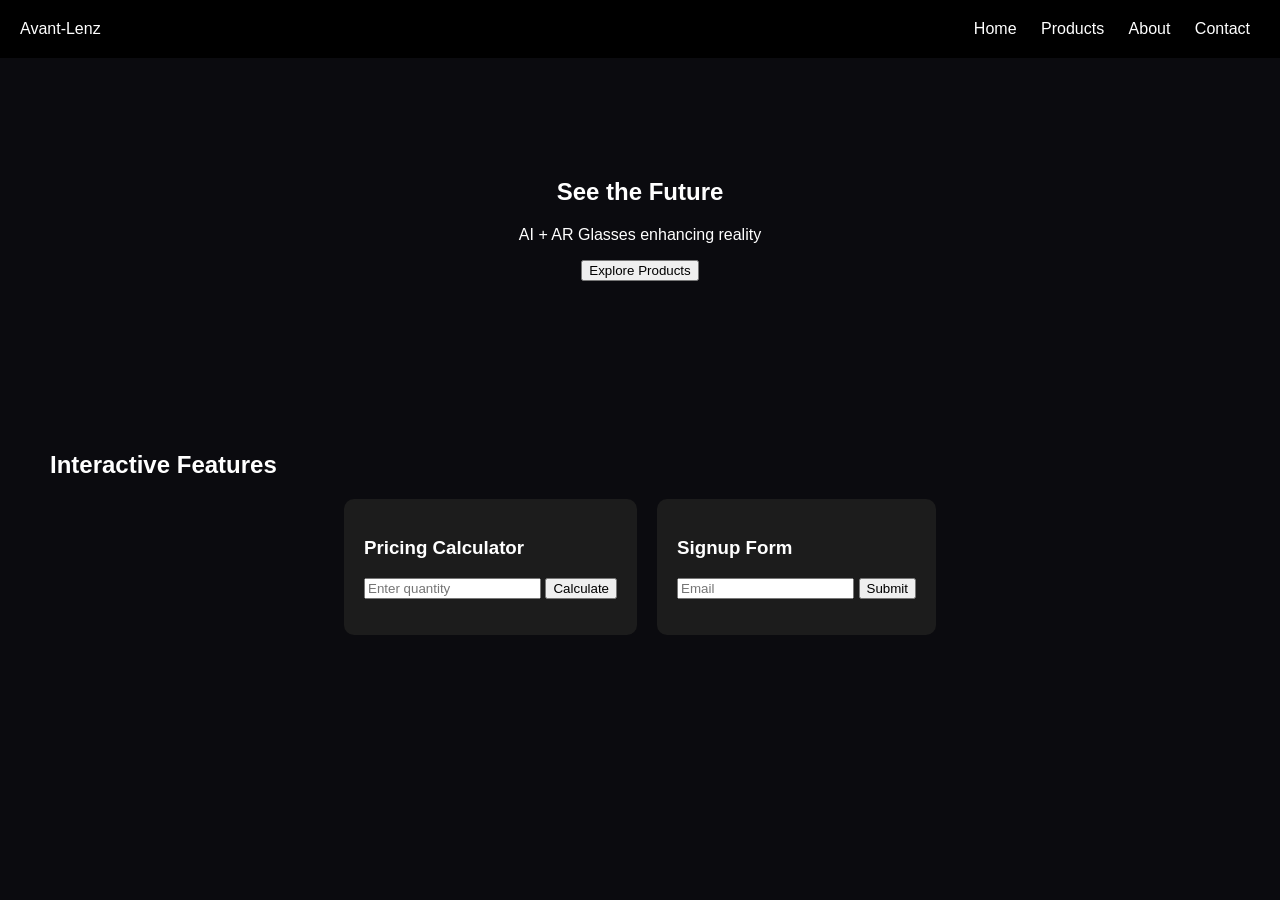
==== index.html @ 6dd18c2c "Update index.html" ====
<!DOCTYPE html>
<html lang="en">
<head>
<meta charset="UTF-8">
<title>Avant-Lenz | Home</title>
<link rel="stylesheet" href="style.css">
</head>

<body>

<header>
    <div class="logo">Avant-Lenz</div>
    <nav>
        <a href="index.html">Home</a>
        <a href="products.html">Products</a>
        <a href="about.html">About</a>
        <a href="contact.html">Contact</a>
    </nav>
</header>

<section class="hero">
    <h1>See the Future</h1>
    <p>AI + AR Glasses enhancing reality</p>
    <button onclick="goToProducts()">Explore Products</button>
</section>

<section class="section">
    <h2>Interactive Features</h2>

    <div class="grid">
        <div class="card">
            <h3>Pricing Calculator</h3>
            <input id="qty" type="number" placeholder="Enter quantity">
            <button onclick="calculatePrice()">Calculate</button>
            <p id="priceResult"></p>
        </div>

        <div class="card">
            <h3>Signup Form</h3>
            <input id="email" placeholder="Email">
            <button onclick="validateEmail()">Submit</button>
            <p id="formMsg"></p>
        </div>
    </div>
</section>

<script src="script.js"></script>
</body>
</html>
---- style.css ----
body {
    margin: 0;
    font-family: Arial;
    background: #0b0b0f;
    color: white;
}

header {
    display: flex;
    justify-content: space-between;
    padding: 20px;
    background: black;
}

nav a {
    color: white;
    margin: 10px;
    text-decoration: none;
}

.hero {
    text-align: center;
    padding: 100px;
}

.section {
    padding: 50px;
}

.grid {
    display: flex;
    gap: 20px;
    justify-content: center;
}

.card {
    background: #1c1c1c;
    padding: 20px;
    border-radius: 10px;
}
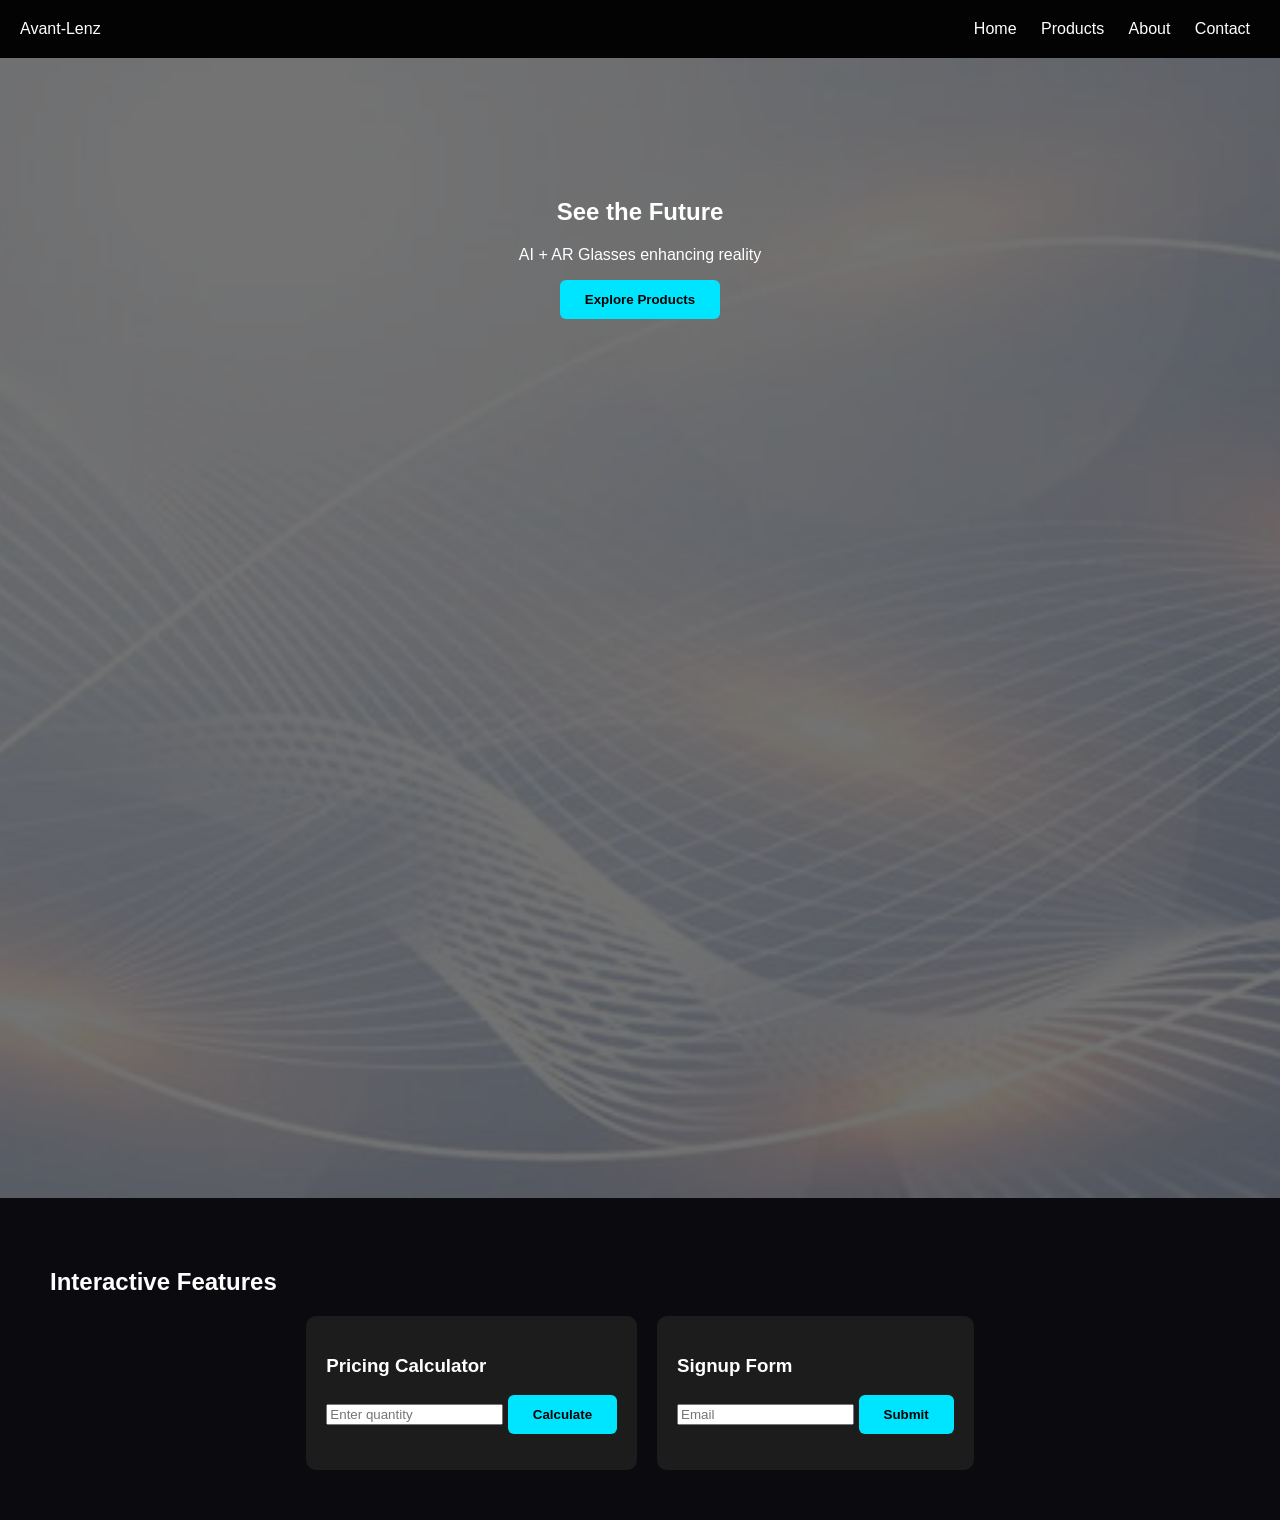
==== commit f6221bc9: "Update index.html" ====
--- a/index.html
+++ b/index.html
@@ -12,10 +12,10 @@
 <header>
     <div class="logo">Avant-Lenz</div>
     <nav>
-        <a href="index.html">Home</a>
-        <a href="products.html">Products</a>
-        <a href="about.html">About</a>
-        <a href="contact.html">Contact</a>
+        <a href="index.html" class="active">Home</a>
+<a href="products.html">Products</a>
+<a href="about.html">About</a>
+<a href="contact.html">Contact</a>
     </nav>
 </header>
 
--- a/style.css
+++ b/style.css
@@ -1,15 +1,26 @@
+/* GLOBAL */
 body {
     margin: 0;
-    font-family: Arial;
+    font-family: Arial, sans-serif;
     background: #0b0b0f;
     color: white;
+
+    opacity: 0;
+    animation: pageLoad 0.6s ease forwards;
 }
 
+/* HEADER */
 header {
     display: flex;
     justify-content: space-between;
     padding: 20px;
-    background: black;
+    background: rgba(0,0,0,0.7);
+
+    position: sticky;
+    top: 0;
+    z-index: 1000;
+
+    backdrop-filter: blur(10px);
 }
 
 nav a {
@@ -18,23 +29,97 @@
     text-decoration: none;
 }
 
+/* HERO */
 .hero {
     text-align: center;
-    padding: 100px;
+    padding: 120px 20px;
+    min-height: 100vh;
+    position: relative;
+    overflow: hidden;
 }
 
+/* BACKGROUND IMAGE */
+.hero::before {
+    content: "";
+    position: absolute;
+    inset: 0;
+
+    background-image: url("images/hero-bg.jpg");
+    background-size: cover;
+    background-position: center;
+    background-repeat: no-repeat;
+
+    z-index: 0;
+}
+
+/* DARK OVERLAY (makes text readable) */
+.hero::after {
+    content: "";
+    position: absolute;
+    inset: 0;
+
+    background: rgba(0, 0, 0, 0.55);
+
+    z-index: 1;
+}
+
+/* KEEP TEXT ABOVE BACKGROUND */
+.hero * {
+    position: relative;
+    z-index: 2;
+}
+
+/* SECTIONS */
 .section {
     padding: 50px;
 }
 
+/* GRID */
 .grid {
     display: flex;
     gap: 20px;
     justify-content: center;
+    flex-wrap: wrap;
 }
 
+/* CARDS */
 .card {
     background: #1c1c1c;
     padding: 20px;
     border-radius: 10px;
+    transition: all 0.3s ease;
 }
+
+.card:hover {
+    transform: translateY(-8px);
+    background: #2a2a2a;
+    box-shadow: 0 10px 25px rgba(0,0,0,0.4);
+}
+
+/* PAGE LOAD ANIMATION */
+@keyframes pageLoad {
+    to {
+        opacity: 1;
+    }
+}
+
+/* PAGE TRANSITION OUT */
+body.fade-out {
+    opacity: 0;
+    transition: opacity 0.3s ease;
+}
+
+button {
+    padding: 12px 25px;
+    background: #00e5ff;
+    border: none;
+    cursor: pointer;
+    font-weight: bold;
+    transition: 0.3s ease;
+    border-radius: 6px;
+}
+
+button:hover {
+    transform: scale(1.05);
+    box-shadow: 0 0 15px #00e5ff;
+}
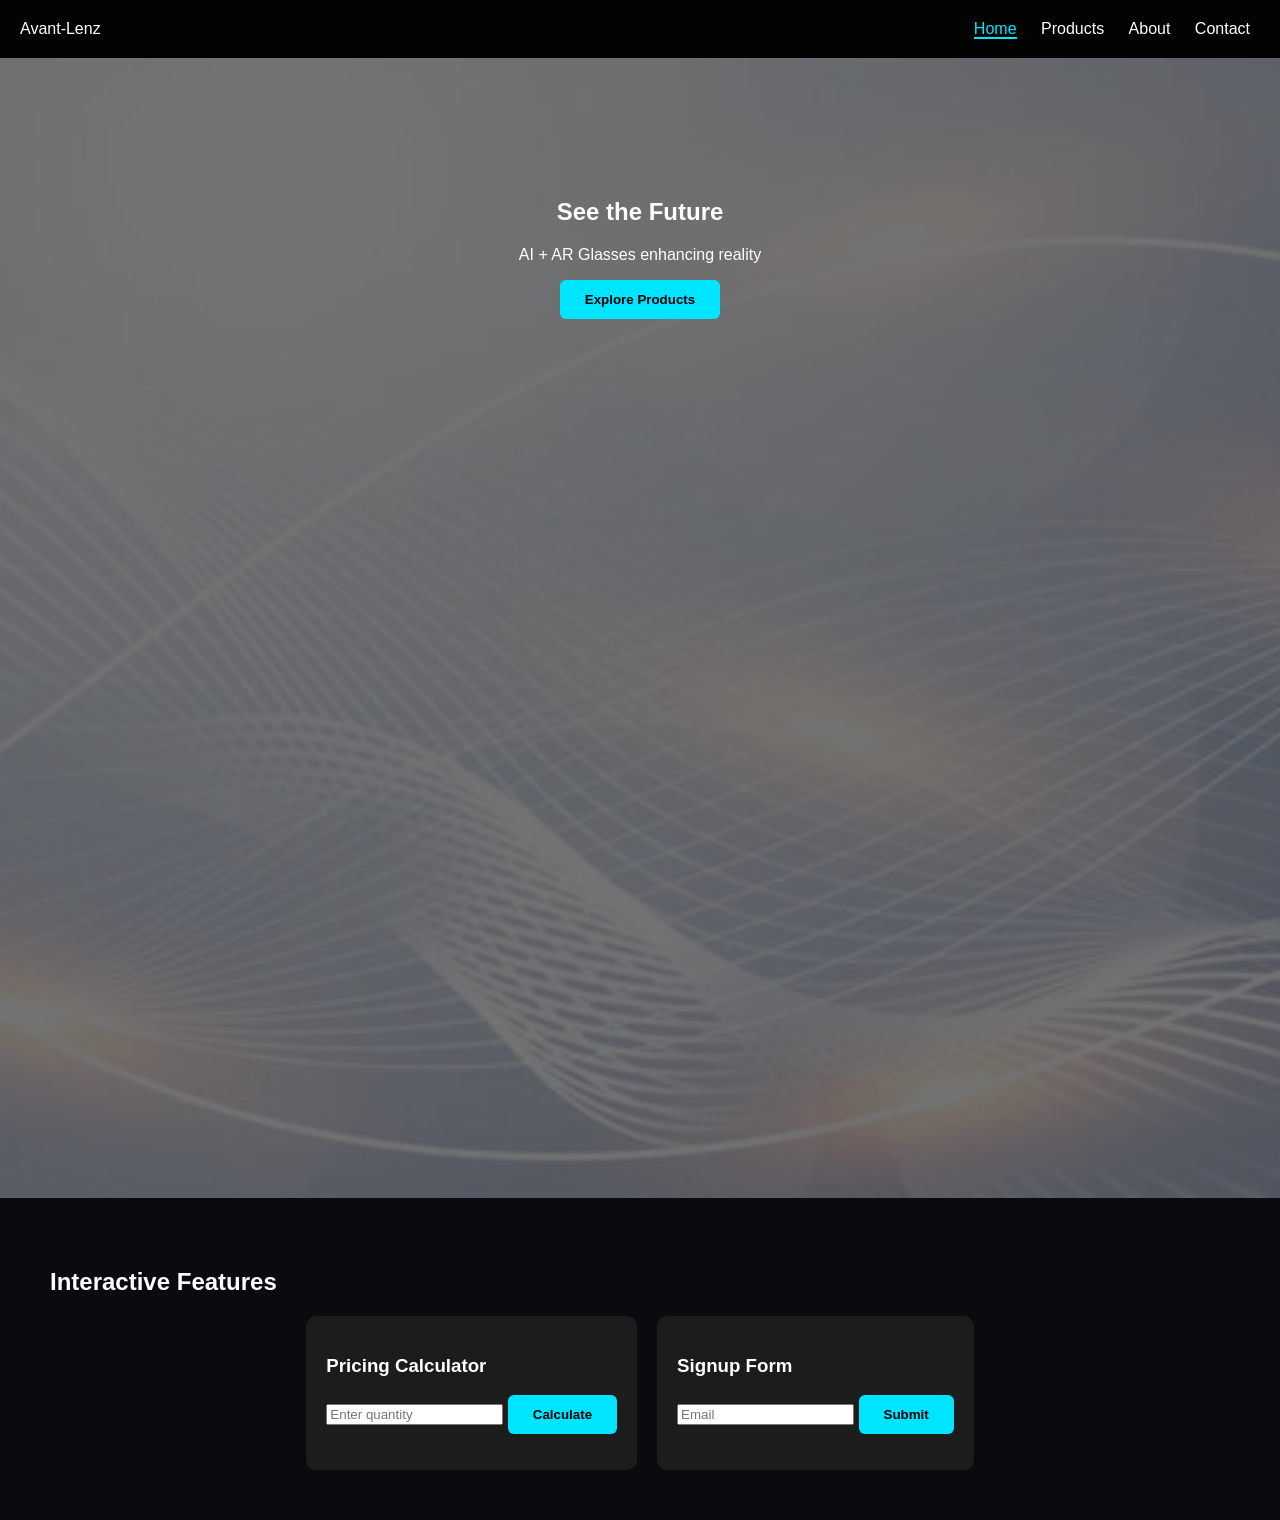
==== commit daa5e7f1: "Update index.html" ====
--- a/index.html
+++ b/index.html
@@ -1,8 +1,8 @@
-
 <!DOCTYPE html>
 <html lang="en">
 <head>
 <meta charset="UTF-8">
+<meta name="viewport" content="width=device-width, initial-scale=1.0">
 <title>Avant-Lenz | Home</title>
 <link rel="stylesheet" href="style.css">
 </head>
@@ -13,9 +13,9 @@
     <div class="logo">Avant-Lenz</div>
     <nav>
         <a href="index.html" class="active">Home</a>
-<a href="products.html">Products</a>
-<a href="about.html">About</a>
-<a href="contact.html">Contact</a>
+        <a href="products.html">Products</a>
+        <a href="about.html">About</a>
+        <a href="contact.html">Contact</a>
     </nav>
 </header>
 
--- a/style.css
+++ b/style.css
@@ -123,3 +123,7 @@
     transform: scale(1.05);
     box-shadow: 0 0 15px #00e5ff;
 }
+nav a.active {
+    color: #00e5ff;
+    border-bottom: 2px solid #00e5ff;
+}
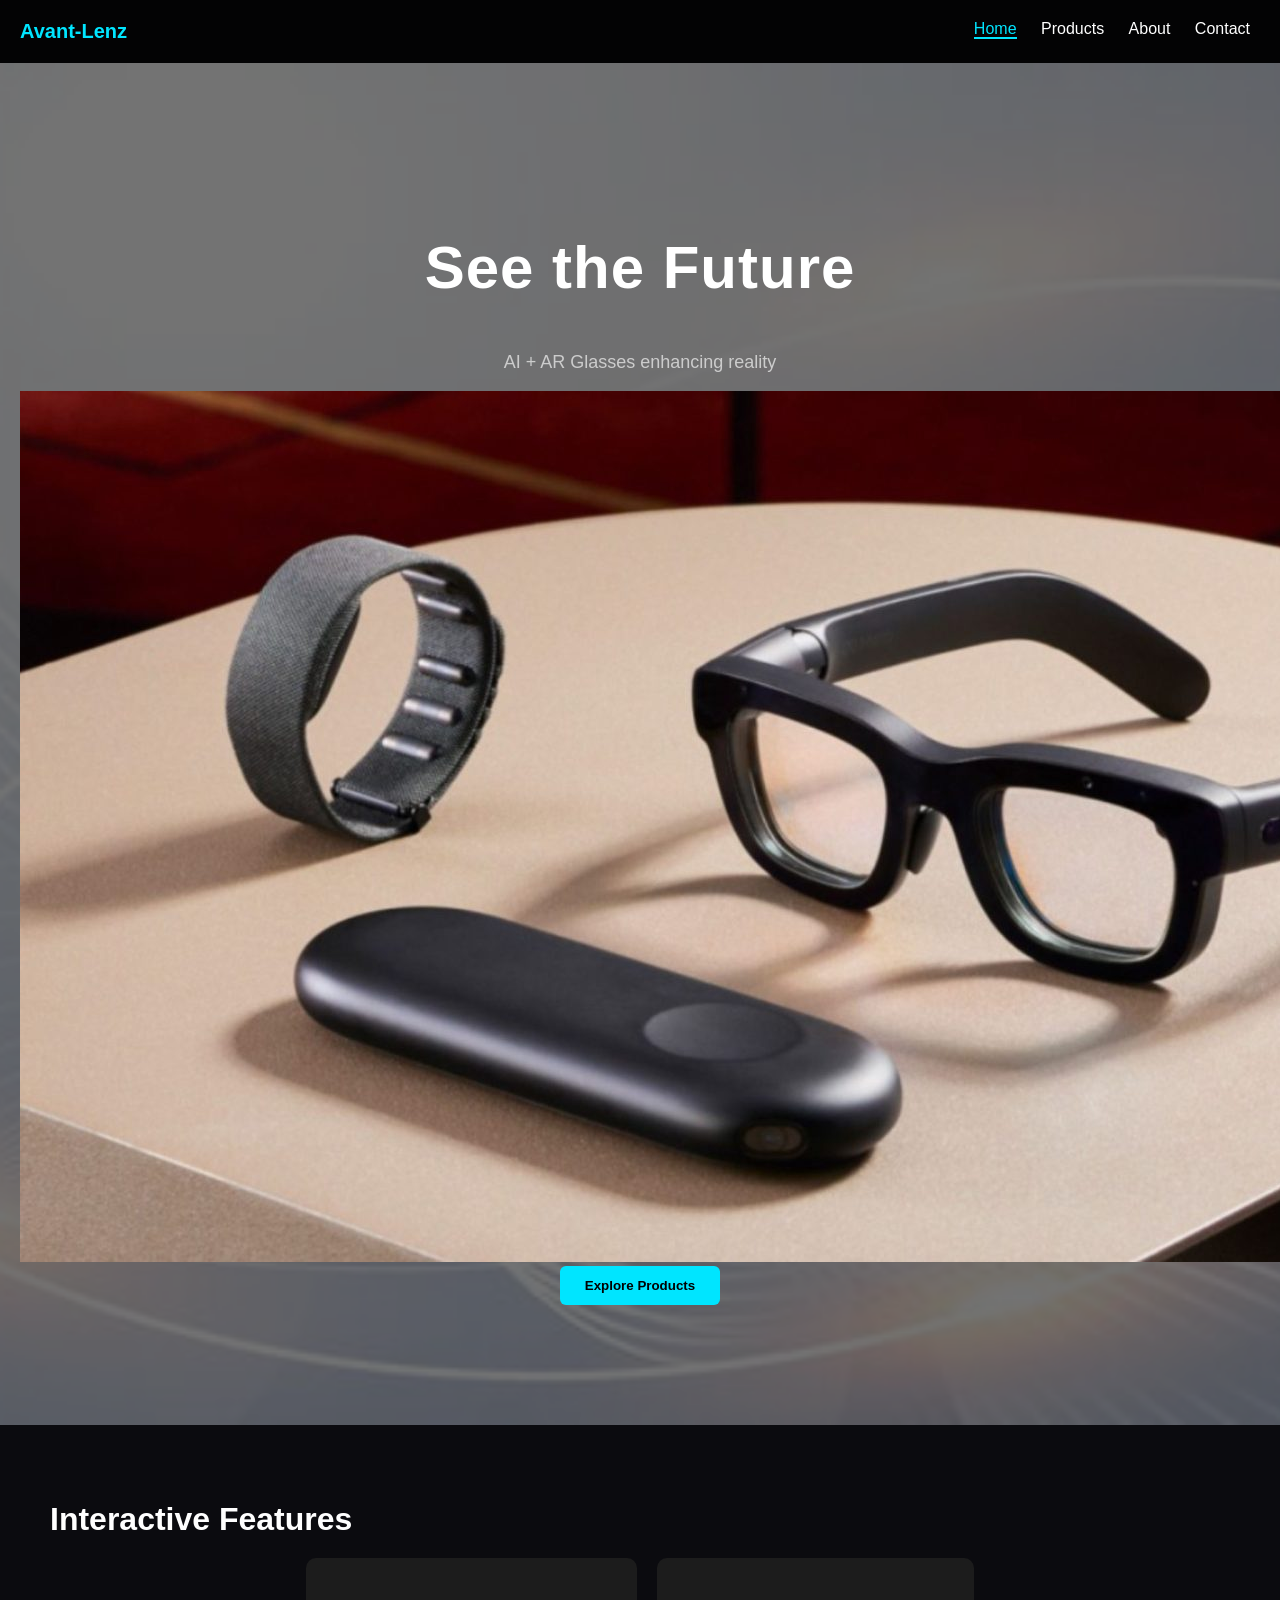
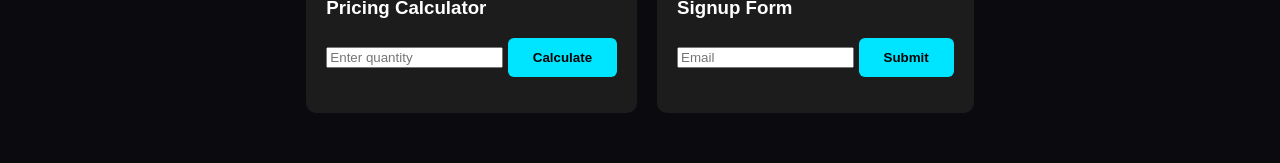
==== commit d89a0ca9: "Update index.html" ====
--- a/index.html
+++ b/index.html
@@ -22,6 +22,12 @@
 <section class="hero">
     <h1>See the Future</h1>
     <p>AI + AR Glasses enhancing reality</p>
+
+    <!-- NEW IMAGE -->
+    <img src="images/Meta-smart-glasses-1-scaled.jpg"
+         alt="Meta Smart Glasses"
+         class="hero-img">
+
     <button onclick="goToProducts()">Explore Products</button>
 </section>
 
--- a/style.css
+++ b/style.css
@@ -1,3 +1,4 @@
+
 /* GLOBAL */
 body {
     margin: 0;
@@ -6,7 +7,7 @@
     color: white;
 
     opacity: 0;
-    animation: pageLoad 0.6s ease forwards;
+    animation: fadeIn 0.5s ease forwards;
 }
 
 /* HEADER */
@@ -23,10 +24,28 @@
     backdrop-filter: blur(10px);
 }
 
+/* NAV */
 nav a {
     color: white;
     margin: 10px;
     text-decoration: none;
+    transition: 0.3s;
+}
+
+nav a:hover {
+    color: #00e5ff;
+}
+
+nav a.active {
+    color: #00e5ff;
+    border-bottom: 2px solid #00e5ff;
+}
+
+/* LOGO */
+.logo {
+    font-weight: bold;
+    font-size: 20px;
+    color: #00e5ff;
 }
 
 /* HERO */
@@ -38,7 +57,6 @@
     overflow: hidden;
 }
 
-/* BACKGROUND IMAGE */
 .hero::before {
     content: "";
     position: absolute;
@@ -52,7 +70,6 @@
     z-index: 0;
 }
 
-/* DARK OVERLAY (makes text readable) */
 .hero::after {
     content: "";
     position: absolute;
@@ -63,15 +80,33 @@
     z-index: 1;
 }
 
-/* KEEP TEXT ABOVE BACKGROUND */
 .hero * {
     position: relative;
     z-index: 2;
 }
 
+.hero h1 {
+    font-size: 60px;
+    letter-spacing: 1px;
+}
+
+.hero p {
+    font-size: 18px;
+    color: #ccc;
+}
+
 /* SECTIONS */
 .section {
     padding: 50px;
+}
+
+.section h2 {
+    font-size: 32px;
+    margin-bottom: 20px;
+}
+
+.section p {
+    color: #ccc;
 }
 
 /* GRID */
@@ -96,19 +131,7 @@
     box-shadow: 0 10px 25px rgba(0,0,0,0.4);
 }
 
-/* PAGE LOAD ANIMATION */
-@keyframes pageLoad {
-    to {
-        opacity: 1;
-    }
-}
-
-/* PAGE TRANSITION OUT */
-body.fade-out {
-    opacity: 0;
-    transition: opacity 0.3s ease;
-}
-
+/* BUTTONS */
 button {
     padding: 12px 25px;
     background: #00e5ff;
@@ -123,7 +146,28 @@
     transform: scale(1.05);
     box-shadow: 0 0 15px #00e5ff;
 }
-nav a.active {
-    color: #00e5ff;
-    border-bottom: 2px solid #00e5ff;
+
+/* FADE IN PAGE */
+@keyframes fadeIn {
+    to {
+        opacity: 1;
+    }
 }
+
+/* PAGE TRANSITION OUT */
+body.fade-out {
+    opacity: 0;
+    transition: opacity 0.3s ease;
+}
+
+/* SCROLL ANIMATION */
+.fade-in {
+    opacity: 0;
+    transform: translateY(30px);
+    transition: all 0.8s ease;
+}
+
+.fade-in.show {
+    opacity: 1;
+    transform: translateY(0);
+}
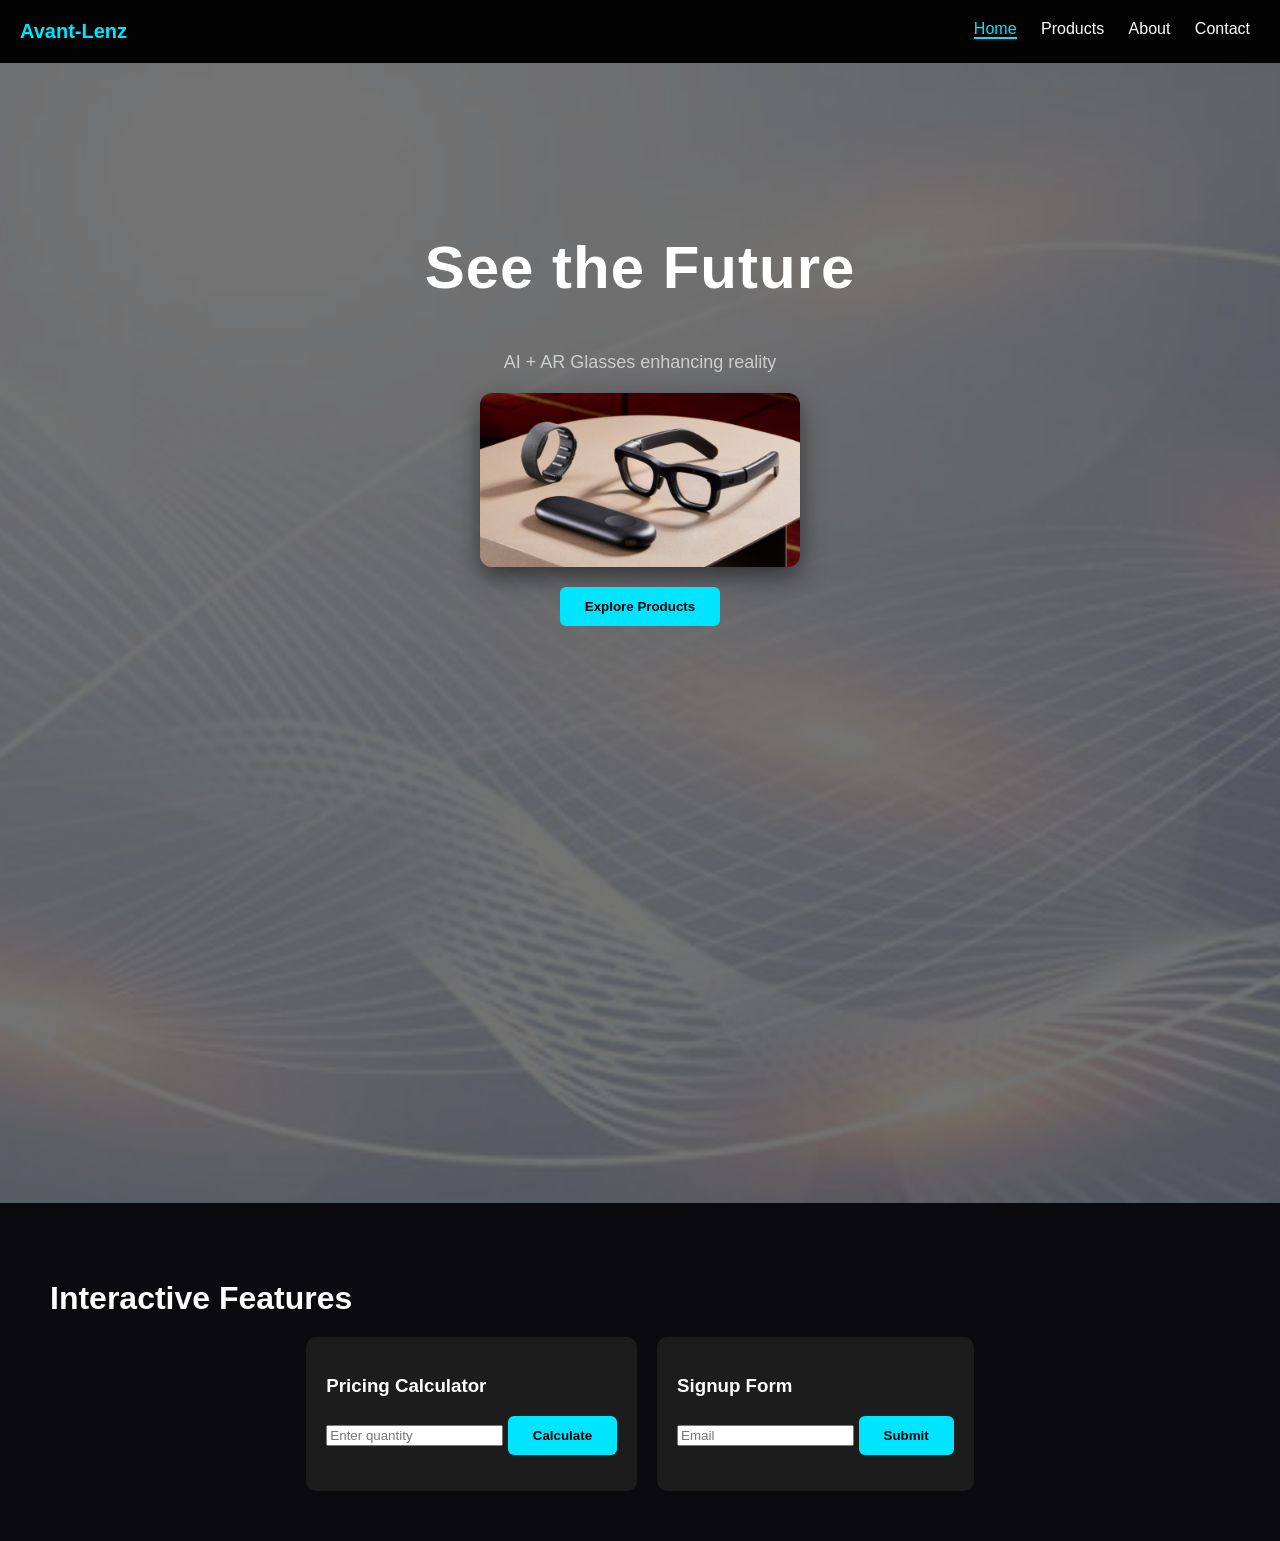
==== commit 57973d25: "Update index.html" ====
--- a/index.html
+++ b/index.html
@@ -1,3 +1,4 @@
+
 <!DOCTYPE html>
 <html lang="en">
 <head>
--- a/style.css
+++ b/style.css
@@ -171,3 +171,17 @@
     opacity: 1;
     transform: translateY(0);
 }
+.hero-img {
+    width: 320px;
+    max-width: 80%;
+
+    margin: 20px auto;
+    display: block;
+
+    border-radius: 12px;
+
+    box-shadow: 0 10px 25px rgba(0,0,0,0.5);
+
+    position: relative;
+    z-index: 2;
+}
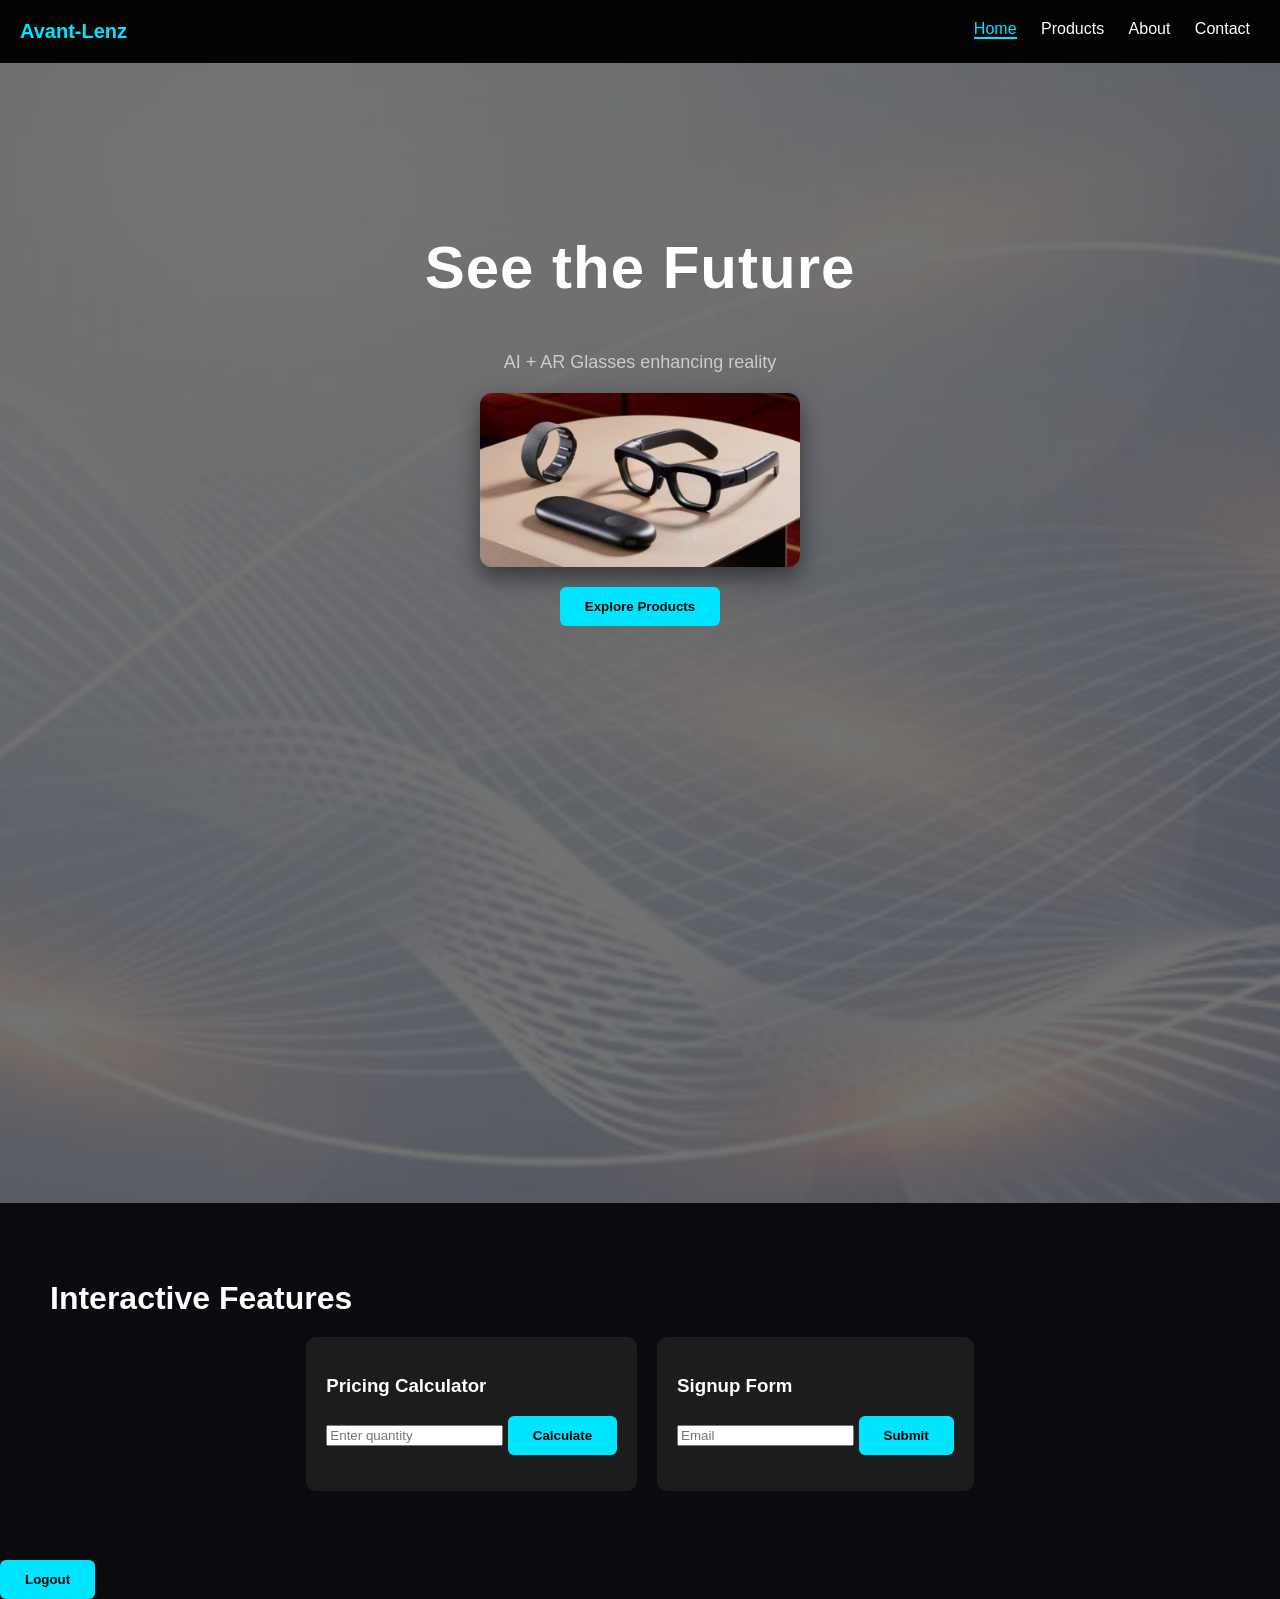
==== commit d5783512: "Update index.html" ====
--- a/index.html
+++ b/index.html
@@ -55,3 +55,7 @@
 <script src="script.js"></script>
 </body>
 </html>
+
+<h3 id="userDisplay"></h3>
+
+<button onclick="logout()">Logout</button>
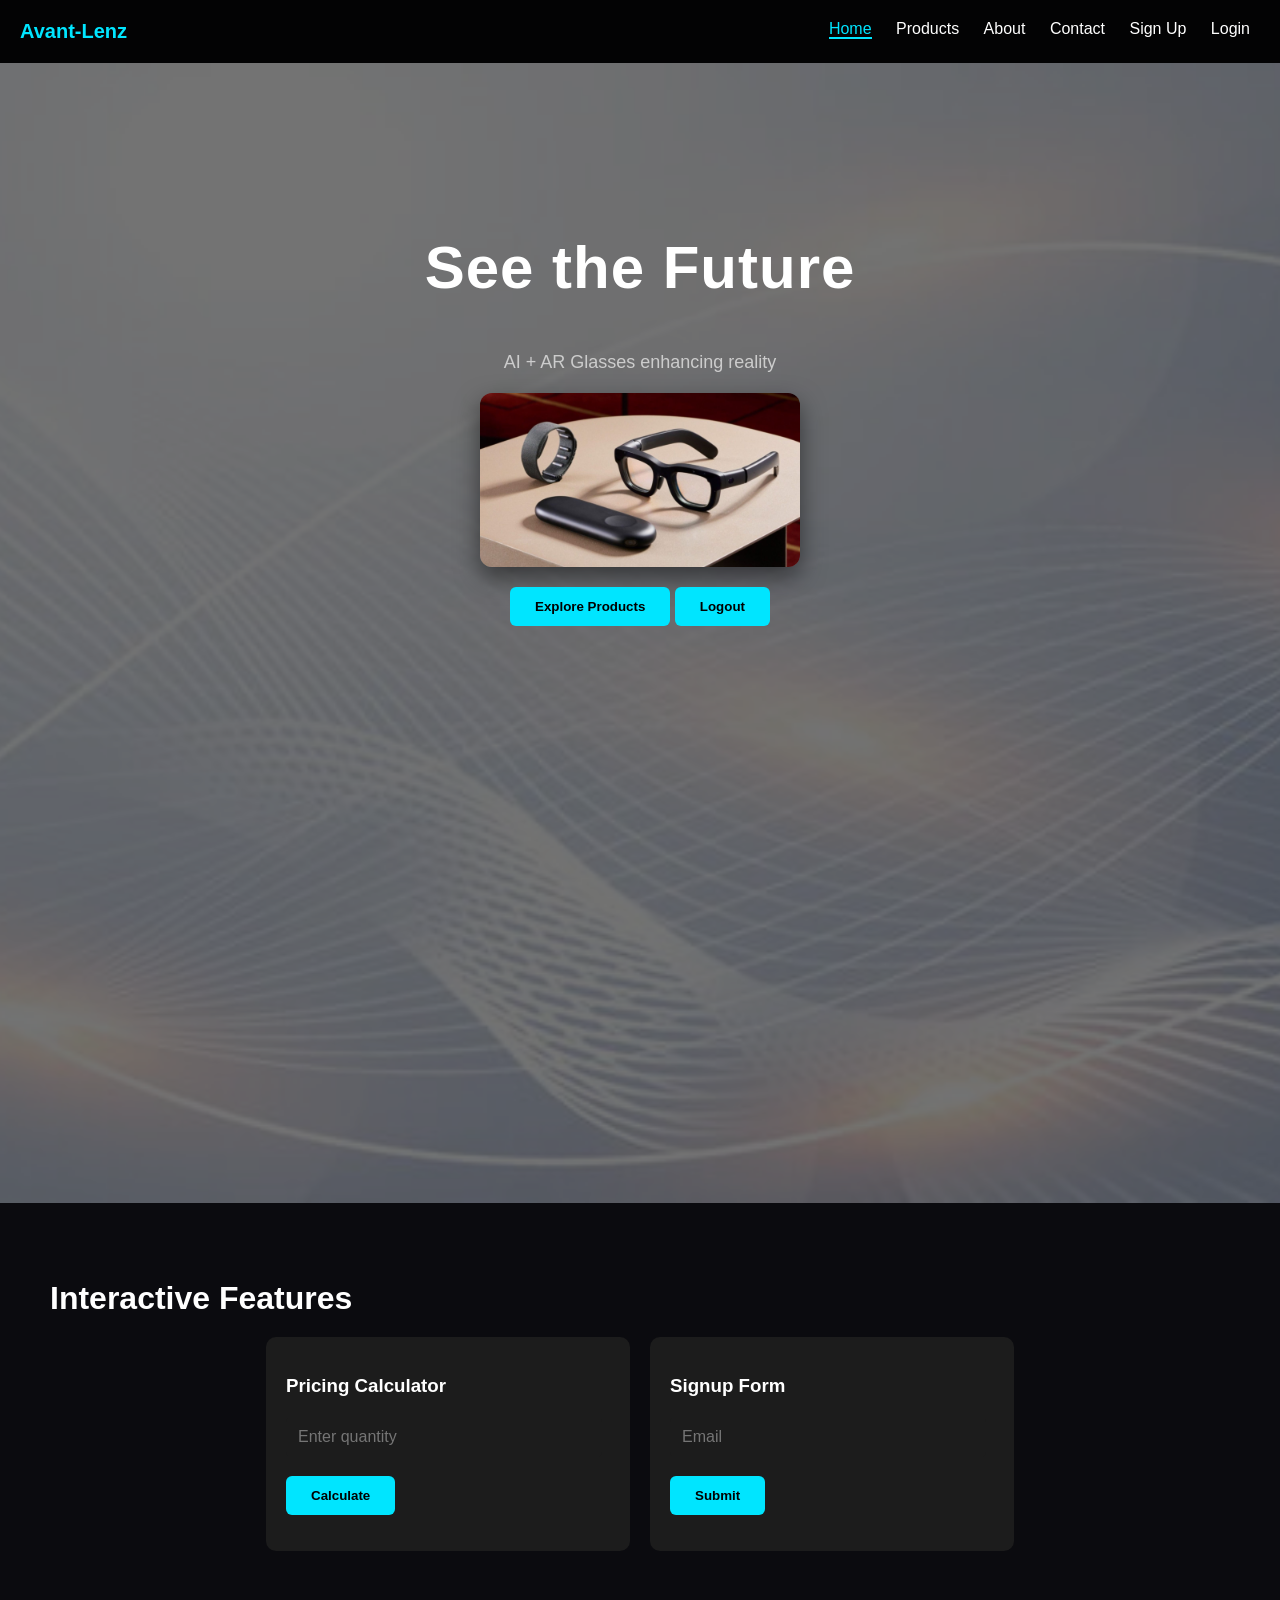
==== commit f43321b1: "Update index.html" ====
--- a/index.html
+++ b/index.html
@@ -1,10 +1,10 @@
-
 <!DOCTYPE html>
 <html lang="en">
 <head>
 <meta charset="UTF-8">
 <meta name="viewport" content="width=device-width, initial-scale=1.0">
 <title>Avant-Lenz | Home</title>
+
 <link rel="stylesheet" href="style.css">
 </head>
 
@@ -12,33 +12,45 @@
 
 <header>
     <div class="logo">Avant-Lenz</div>
+
     <nav>
         <a href="index.html" class="active">Home</a>
         <a href="products.html">Products</a>
         <a href="about.html">About</a>
         <a href="contact.html">Contact</a>
+        <a href="signup.html">Sign Up</a>
+        <a href="login.html">Login</a>
     </nav>
 </header>
 
 <section class="hero">
+
     <h1>See the Future</h1>
     <p>AI + AR Glasses enhancing reality</p>
 
-    <!-- NEW IMAGE -->
+    <!-- IMAGE -->
     <img src="images/Meta-smart-glasses-1-scaled.jpg"
          alt="Meta Smart Glasses"
          class="hero-img">
 
+    <!-- USER DISPLAY -->
+    <h3 id="userDisplay"></h3>
+
     <button onclick="goToProducts()">Explore Products</button>
+
+    <button onclick="logout()">Logout</button>
+
 </section>
 
 <section class="section">
     <h2>Interactive Features</h2>
 
     <div class="grid">
+
         <div class="card">
             <h3>Pricing Calculator</h3>
             <input id="qty" type="number" placeholder="Enter quantity">
+            <br><br>
             <button onclick="calculatePrice()">Calculate</button>
             <p id="priceResult"></p>
         </div>
@@ -46,16 +58,16 @@
         <div class="card">
             <h3>Signup Form</h3>
             <input id="email" placeholder="Email">
+            <br><br>
             <button onclick="validateEmail()">Submit</button>
             <p id="formMsg"></p>
         </div>
+
     </div>
 </section>
 
+<!-- SCRIPT (must stay at bottom) -->
 <script src="script.js"></script>
+
 </body>
 </html>
-
-<h3 id="userDisplay"></h3>
-
-<button onclick="logout()">Logout</button>
--- a/style.css
+++ b/style.css
@@ -185,3 +185,21 @@
     position: relative;
     z-index: 2;
 }
+input {
+    width: 300px;
+    max-width: 90%;
+
+    padding: 12px;
+
+    border: none;
+    border-radius: 6px;
+
+    background: #1c1c1c;
+    color: white;
+
+    font-size: 16px;
+}
+
+input:focus {
+    outline: 2px solid #00e5ff;
+}
